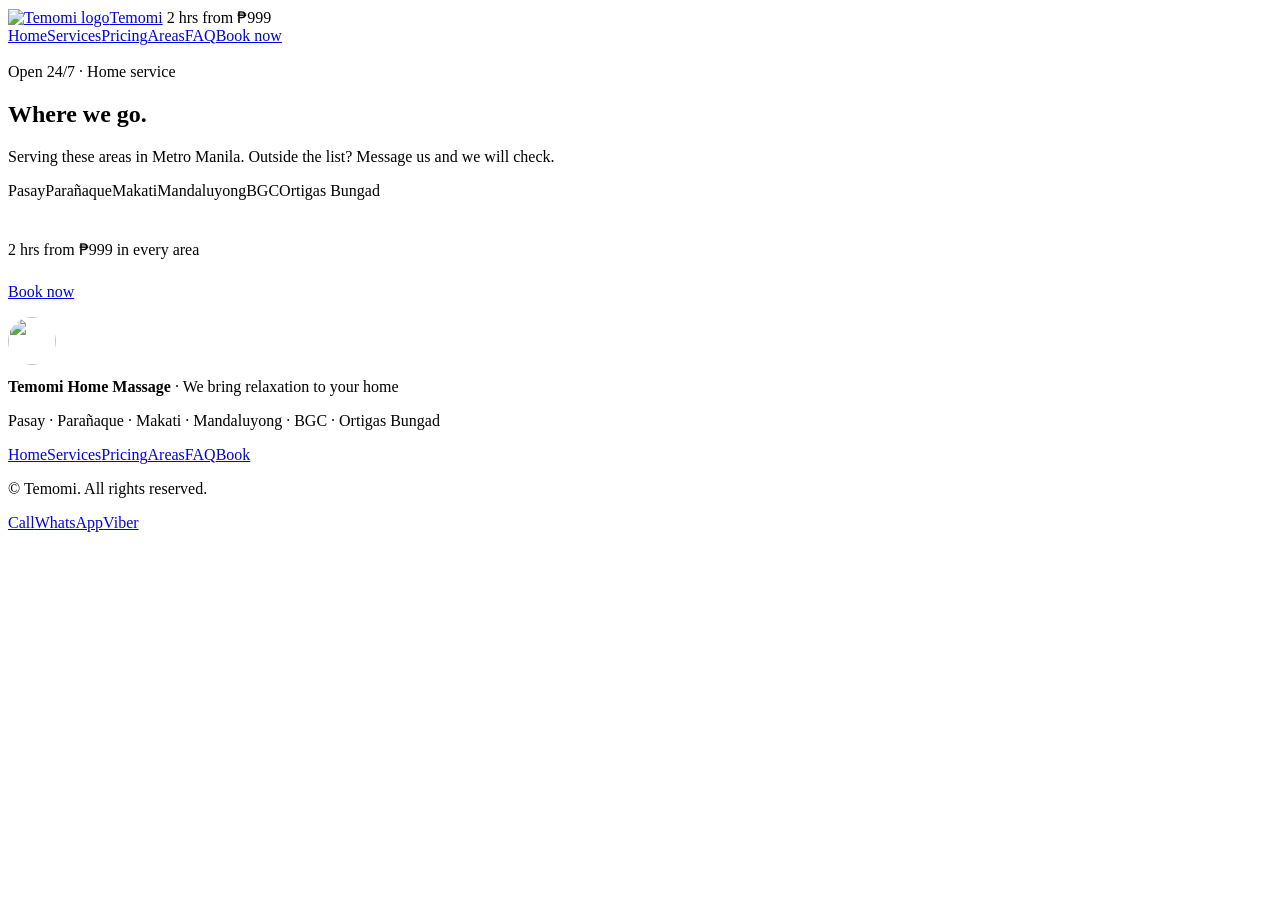
==== areas.html @ cb88cde7 "Add files via upload" ====
<!DOCTYPE html>
<html lang="en"><head><meta charset="utf-8"><meta name="viewport" content="width=device-width,initial-scale=1">
<title>Service Areas | Temomi Home Massage</title><meta name="description" content="Temomi serves Pasay, Parañaque, Makati, Mandaluyong, BGC and Ortigas Bungad. Open 24/7.">
<link rel="icon" href="assets/logo.jpg">
<link rel="preconnect" href="https://fonts.googleapis.com"><link rel="preconnect" href="https://fonts.gstatic.com" crossorigin>
<link href="https://fonts.googleapis.com/css2?family=Bricolage+Grotesque:opsz,wght@12..96,500;12..96,700;12..96,800&family=Hanken+Grotesk:wght@400;500;700&display=swap" rel="stylesheet">
<link rel="stylesheet" href="assets/style.css"></head><body>
<header><div class="in"><a class="brand" href="index.html"><img src="assets/logo.jpg" alt="Temomi logo"><span>Temomi</span></a>
<span class="pbadge">2 hrs from ₱999</span>
<nav><a href="index.html">Home</a><a href="services.html">Services</a><a href="pricing.html">Pricing</a><a href="areas.html" class=on>Areas</a><a href="faq.html">FAQ</a><a class="btn" href="book.html">Book now</a></nav></div></header>
<section class="hero sm"><img class="bg" src="assets/hero.jpg" alt=""><div class="shade"></div><div class="wrap hc"><span class="pill"><i></i>Open 24/7 · Home service</span><h1>Where we go.</h1><p class="lead">Serving these areas in Metro Manila. Outside the list? Message us and we will check.</p></div></section>

<section class="sec"><div class="wrap"><div class="chips"><span>Pasay</span><span>Parañaque</span><span>Makati</span><span>Mandaluyong</span><span>BGC</span><span>Ortigas Bungad</span></div>
<p style="margin-top:2.5rem"><span class="tag" style="margin:0">2 hrs from ₱999 in every area</span></p>
<p style="margin-top:1.5rem"><a class="btn" href="book.html">Book now</a></p></div></section>
<footer><img src="assets/logo.jpg" alt="" width="48" height="48" style="border-radius:50%"><p style="margin:.6rem 0"><b>Temomi Home Massage</b> · We bring relaxation to your home</p>
<p>Pasay · Parañaque · Makati · Mandaluyong · BGC · Ortigas Bungad</p>
<p style="margin-top:.6rem"><a href="index.html">Home</a><a href="services.html">Services</a><a href="pricing.html">Pricing</a><a href="areas.html">Areas</a><a href="faq.html">FAQ</a><a href="book.html">Book</a></p>
<p style="margin-top:.8rem">© <span id="y"></span> Temomi. All rights reserved.</p></footer>
<div class="bar"><a href="tel:09561256880">Call</a><a href="https://wa.me/639561256880">WhatsApp</a><a href="viber://chat?number=%2B639561256880">Viber</a></div>
<script src="assets/site.js"></script>
</body></html>
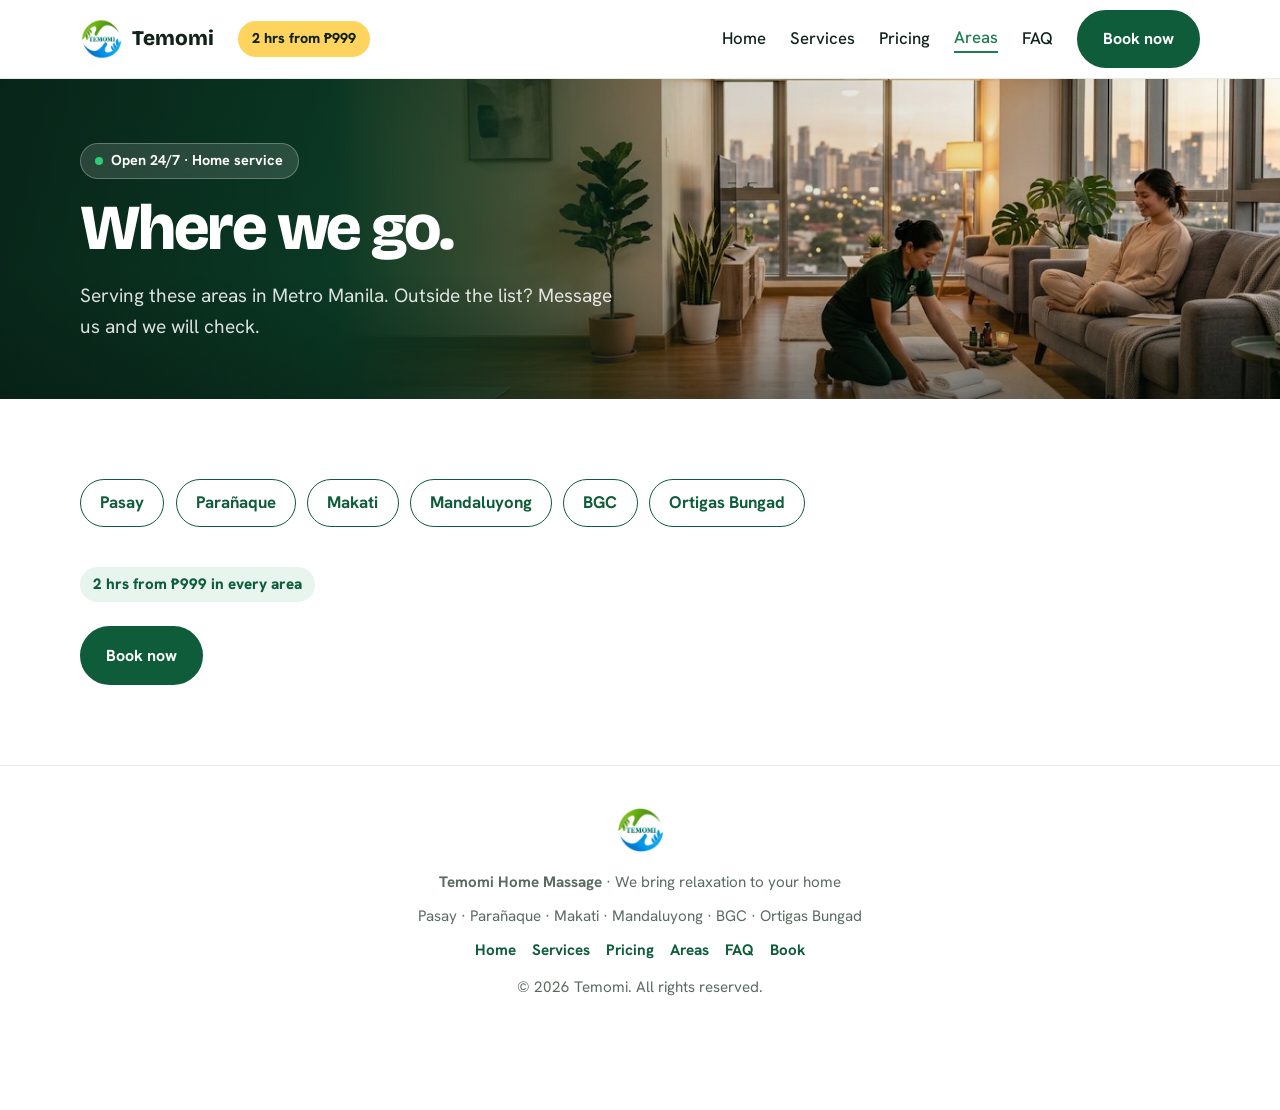
==== commit 0e83e25d: "Add files via upload" ====
--- a/areas.html
+++ b/areas.html
@@ -1,22 +1,89 @@
 <!DOCTYPE html>
 <html lang="en"><head><meta charset="utf-8"><meta name="viewport" content="width=device-width,initial-scale=1">
 <title>Service Areas | Temomi Home Massage</title><meta name="description" content="Temomi serves Pasay, Parañaque, Makati, Mandaluyong, BGC and Ortigas Bungad. Open 24/7.">
-<link rel="icon" href="assets/logo.jpg">
+<link rel="icon" href="[data-uri]">
 <link rel="preconnect" href="https://fonts.googleapis.com"><link rel="preconnect" href="https://fonts.gstatic.com" crossorigin>
 <link href="https://fonts.googleapis.com/css2?family=Bricolage+Grotesque:opsz,wght@12..96,500;12..96,700;12..96,800&family=Hanken+Grotesk:wght@400;500;700&display=swap" rel="stylesheet">
-<link rel="stylesheet" href="assets/style.css"></head><body>
-<header><div class="in"><a class="brand" href="index.html"><img src="assets/logo.jpg" alt="Temomi logo"><span>Temomi</span></a>
+<style>
+:root{--g:#0f5c3a;--g2:#1c7d52;--b:#0e6aa8;--ink:#10231a;--mute:#5a6b62;--line:#e6ebe8;--soft:#f5f8f6;--gold:#d9a521;--h:'Bricolage Grotesque',system-ui,sans-serif;--t:'Hanken Grotesk',system-ui,sans-serif}
+*{box-sizing:border-box;margin:0}html{scroll-behavior:smooth}
+body{font:400 1.05rem/1.6 var(--t);color:var(--ink);background:#fff;padding-bottom:70px}
+h1,h2,h3{font-family:var(--h);line-height:1.05;letter-spacing:-.02em}
+a{color:inherit;text-decoration:none}.wrap{max-width:1160px;margin:auto;padding:5rem 1.25rem}
+.btn{display:inline-flex;align-items:center;gap:.5rem;padding:.9rem 1.5rem;border-radius:99px;font-weight:700;border:2px solid var(--g);background:var(--g);color:#fff;cursor:pointer;font-size:1rem;font-family:var(--t);transition:transform .2s,background .2s}
+.btn:hover{transform:translateY(-2px);background:var(--g2)}.btn.ghost{background:#fff;color:var(--g)}.btn.ghost:hover{background:var(--soft)}
+header{position:sticky;top:0;z-index:20;background:rgba(255,255,255,.92);backdrop-filter:blur(10px);border-bottom:1px solid var(--line)}
+header .in{max-width:1160px;margin:auto;padding:.6rem 1.25rem;display:flex;align-items:center;gap:1.5rem}
+.brand{display:flex;align-items:center;gap:.6rem;font:800 1.3rem var(--h)}.brand img{width:42px;height:42px;border-radius:50%}
+nav{margin-left:auto;display:flex;gap:1.5rem;align-items:center;font-weight:500}nav a:hover{color:var(--g2)}
+.pill{display:inline-flex;gap:.5rem;align-items:center;background:#fff;border:1px solid var(--line);padding:.35rem .9rem;border-radius:99px;font-weight:700;font-size:.9rem;color:var(--g)}
+.pill i{width:8px;height:8px;border-radius:50%;background:#2ecc71;box-shadow:0 0 0 0 #2ecc71;animation:p 1.8s infinite}@keyframes p{70%{box-shadow:0 0 0 9px #2ecc7100}}
+h1{font-size:clamp(2.6rem,6.5vw,5rem);margin:1.1rem 0}h1 em{font-style:normal;color:var(--g2)}
+.lead{font-size:1.2rem;color:var(--mute);max-width:34rem}.cta{display:flex;gap:.8rem;flex-wrap:wrap;margin:1.8rem 0}
+.price{display:inline-flex;align-items:baseline;gap:.6rem;font-weight:700}.price b{font:800 2.4rem var(--h);color:var(--g)}
+.hero{position:relative;overflow:hidden;background:linear-gradient(135deg,#0b3d28,#0f5c3a 55%,#0e4f7d);color:#fff;min-height:88vh;display:flex;align-items:flex-end}
+.hero .bg{position:absolute;top:0;bottom:0;left:26%;width:74%;height:100%;object-fit:cover;object-position:60% 60%;-webkit-mask-image:linear-gradient(90deg,transparent,#000 38%);mask-image:linear-gradient(90deg,transparent,#000 38%)}.hero .shade{position:absolute;inset:0;background:linear-gradient(90deg,#06150e99,#06150e22 55%,transparent),linear-gradient(0deg,#06150e66,transparent 40%)}
+#cv{position:absolute;right:-8%;top:0;width:60%;height:100%;pointer-events:none;opacity:.7}.hero.has #cv{display:none}
+.hero .hc{position:relative;z-index:1;width:100%;padding-top:6rem;padding-bottom:3rem}
+.hero h1{font-size:clamp(3rem,7vw,5.6rem);font-weight:800;line-height:.95;letter-spacing:-.04em;margin:1.2rem 0 1.4rem}.hero .lead{color:#ffffffd9;max-width:34rem}
+.hero .pill{background:#ffffff22;border-color:#ffffff44;color:#fff;backdrop-filter:blur(6px)}
+.chk{list-style:none;padding:0;display:flex;gap:1.6rem;flex-wrap:wrap;margin:1.4rem 0 2rem;font-weight:500}.chk li:before{content:"\2713";color:#7fd6ff;font-weight:800;margin-right:.5rem}
+.qb{display:grid;grid-template-columns:1fr 1fr auto;gap:1rem;align-items:center;background:#fff;color:var(--ink);padding:.9rem .9rem .9rem 1.5rem;border-radius:20px;max-width:600px}
+.qb label{color:var(--mute);font-size:.85rem;font-weight:500;gap:.1rem}.qb select{border:0;padding:.2rem 0;font-weight:700;color:var(--ink);background:transparent;border-radius:0}.qb select:focus{outline:none}
+.btn.dark{background:#111;border-color:#111;padding:1.1rem 2rem}.btn.dark:hover{background:#000}
+.sec h2{font-size:clamp(2rem,4.5vw,3.2rem);margin-bottom:.8rem}.sec .sub{color:var(--mute);max-width:36rem;margin-bottom:2.5rem}
+.grid{display:grid;gap:1.1rem}.g5{grid-template-columns:repeat(5,1fr)}.g4{grid-template-columns:repeat(4,1fr)}
+.card{border:1px solid var(--line);border-radius:20px;padding:1.5rem;background:#fff;transition:transform .25s,box-shadow .25s}
+.card:hover{transform:translateY(-6px);box-shadow:0 18px 40px -18px #0f5c3a55}
+.ic{width:56px;height:56px;border-radius:50%;background:var(--g);display:grid;place-items:center;margin-bottom:1rem}.ic svg{width:28px;height:28px;stroke:#fff;fill:none;stroke-width:1.8;stroke-linecap:round;stroke-linejoin:round}
+.card h3{font-size:1.25rem;margin-bottom:.4rem}.card p{color:var(--mute);font-size:.95rem}
+.soft{background:var(--soft)}.step small{font:800 3rem var(--h);color:#cfe3d8;display:block}
+.promo{background:var(--g);color:#fff;border-radius:28px;padding:3rem;display:grid;grid-template-columns:1fr auto;gap:2rem;align-items:center}
+.promo h2{color:#fff}.promo .big{font:800 clamp(3.5rem,9vw,6rem) var(--h);color:#ffd45e;line-height:1}.promo .btn{background:#fff;color:var(--g);border-color:#fff}
+.chips{display:flex;flex-wrap:wrap;gap:.7rem}.chips span{border:1.5px solid var(--g);color:var(--g);padding:.6rem 1.2rem;border-radius:99px;font-weight:700}
+.two{display:grid;grid-template-columns:1fr 1fr;gap:3rem;align-items:start}
+form{display:grid;gap:.9rem}label{font-weight:700;font-size:.9rem;display:grid;gap:.3rem}
+input,select,textarea{font:inherit;padding:.85rem 1rem;border:1.5px solid var(--line);border-radius:12px;background:#fff;width:100%}input:focus,select:focus,textarea:focus{outline:2px solid var(--g2);border-color:transparent}
+.row{display:grid;grid-template-columns:1fr 1fr;gap:.9rem}.send{display:grid;grid-template-columns:1fr 1fr;gap:.7rem}
+details{border-bottom:1px solid var(--line);padding:1.1rem 0}summary{font-weight:700;cursor:pointer;font-size:1.1rem}details p{color:var(--mute);margin-top:.5rem}
+footer{border-top:1px solid var(--line);padding:2.5rem 1.25rem;text-align:center;color:var(--mute);font-size:.95rem}
+.bar{position:fixed;left:0;right:0;bottom:0;z-index:30;display:none;grid-template-columns:1fr 1fr 1fr;gap:.5rem;padding:.6rem;background:#fff;border-top:1px solid var(--line)}.bar a{text-align:center;padding:.75rem;border-radius:12px;font-weight:700;color:#fff;background:var(--g)}.bar a:nth-child(2){background:#1da851}.bar a:nth-child(3){background:#7360f2}
+.rv{opacity:0;transform:translateY(30px)}
+@media(max-width:900px){.two,.promo{grid-template-columns:1fr}.qb{grid-template-columns:1fr;padding:1.2rem}.hero .bg{left:0;width:100%;-webkit-mask-image:none;mask-image:none}.hero .shade{background:linear-gradient(0deg,#06150ee6,#06150e99 60%,#06150e55)}.hero{min-height:92vh}.g5,.g4{grid-template-columns:1fr 1fr}#cv{width:100%;right:0;opacity:.4}nav a:not(.btn){display:none}.bar{display:grid}.wrap{padding:3.5rem 1.25rem}}
+@media(max-width:520px){.g5,.g4,.row,.send{grid-template-columns:1fr}.promo{padding:2rem}}
+@media(prefers-reduced-motion:reduce){.rv{opacity:1;transform:none}*{animation:none!important}}
+
+.pbadge{background:#ffd45e;color:#10231a;font-weight:800;padding:.4rem .9rem;border-radius:99px;font-size:.9rem;white-space:nowrap}
+nav a.on{color:var(--g2);border-bottom:2px solid var(--g2)}
+.hero.sm{min-height:0;padding:0}.hero.sm .hc{padding-top:4rem;padding-bottom:3.5rem}.hero.sm h1{font-size:clamp(2.4rem,5.5vw,4rem)}
+.tag{display:inline-block;margin-top:.9rem;background:#e8f4ee;color:var(--g);font-weight:800;padding:.35rem .8rem;border-radius:99px;font-size:.95rem}
+.hprice{display:inline-flex;align-items:baseline;gap:.6rem;background:#ffffff22;border:1px solid #ffffff55;border-radius:18px;padding:.6rem 1.2rem;margin-bottom:1.2rem;backdrop-filter:blur(6px)}
+.hprice b{font:800 2.6rem var(--h);color:#ffd45e;line-height:1}
+.ptable{width:100%;border-collapse:collapse;margin-top:1rem}.ptable th,.ptable td{text-align:left;padding:1rem;border-bottom:1px solid var(--line)}.ptable th{color:var(--mute);font-size:.9rem}.ptable td:last-child{font:800 1.3rem var(--h);color:var(--g)}
+.tw{overflow-x:auto}
+footer a{margin:0 .5rem;font-weight:700;color:var(--g)}
+@media(max-width:900px){nav{gap:.8rem;font-size:.9rem}nav a:not(.btn){display:inline}nav .btn{padding:.5rem .9rem}.brand span{display:none}header .in{gap:.6rem}.pbadge{font-size:.8rem}}
+@media(max-width:640px){nav a:not(.btn){display:none}}
+</style></head><body>
+<header><div class="in"><a class="brand" href="index.html"><img src="[data-uri]" alt="Temomi logo"><span>Temomi</span></a>
 <span class="pbadge">2 hrs from ₱999</span>
 <nav><a href="index.html">Home</a><a href="services.html">Services</a><a href="pricing.html">Pricing</a><a href="areas.html" class=on>Areas</a><a href="faq.html">FAQ</a><a class="btn" href="book.html">Book now</a></nav></div></header>
-<section class="hero sm"><img class="bg" src="assets/hero.jpg" alt=""><div class="shade"></div><div class="wrap hc"><span class="pill"><i></i>Open 24/7 · Home service</span><h1>Where we go.</h1><p class="lead">Serving these areas in Metro Manila. Outside the list? Message us and we will check.</p></div></section>
+<section class="hero sm"><img class="bg" src="[data-uri]" alt=""><div class="shade"></div><div class="wrap hc"><span class="pill"><i></i>Open 24/7 · Home service</span><h1>Where we go.</h1><p class="lead">Serving these areas in Metro Manila. Outside the list? Message us and we will check.</p></div></section>
 
 <section class="sec"><div class="wrap"><div class="chips"><span>Pasay</span><span>Parañaque</span><span>Makati</span><span>Mandaluyong</span><span>BGC</span><span>Ortigas Bungad</span></div>
 <p style="margin-top:2.5rem"><span class="tag" style="margin:0">2 hrs from ₱999 in every area</span></p>
 <p style="margin-top:1.5rem"><a class="btn" href="book.html">Book now</a></p></div></section>
-<footer><img src="assets/logo.jpg" alt="" width="48" height="48" style="border-radius:50%"><p style="margin:.6rem 0"><b>Temomi Home Massage</b> · We bring relaxation to your home</p>
+<footer><img src="[data-uri]" alt="" width="48" height="48" style="border-radius:50%"><p style="margin:.6rem 0"><b>Temomi Home Massage</b> · We bring relaxation to your home</p>
 <p>Pasay · Parañaque · Makati · Mandaluyong · BGC · Ortigas Bungad</p>
 <p style="margin-top:.6rem"><a href="index.html">Home</a><a href="services.html">Services</a><a href="pricing.html">Pricing</a><a href="areas.html">Areas</a><a href="faq.html">FAQ</a><a href="book.html">Book</a></p>
 <p style="margin-top:.8rem">© <span id="y"></span> Temomi. All rights reserved.</p></footer>
 <div class="bar"><a href="tel:09561256880">Call</a><a href="https://wa.me/639561256880">WhatsApp</a><a href="viber://chat?number=%2B639561256880">Viber</a></div>
-<script src="assets/site.js"></script>
+<script>document.getElementById('y').textContent=new Date().getFullYear();
+const f=document.getElementById('f');
+if(f){const q=new URLSearchParams(location.search);['a','m'].forEach(k=>{const v=q.get(k);if(v&&f[k])for(const o of f[k].options)if(o.text===v)f[k].value=v});
+const enc=v=>encodeURIComponent(v);
+f.querySelectorAll('[data-w]').forEach(b=>b.onclick=()=>{if(!f.reportValidity())return;const d=new FormData(f);
+const m=`Hi Temomi! I'd like to book a home massage.%0AName: ${enc(d.get('n'))}%0AArea: ${enc(d.get('a'))}%0AMassage: ${enc(d.get('m'))}%0ATime: ${enc(d.get('t')||'ASAP')}%0AAddress/notes: ${enc(d.get('x')||'-')}`;
+location.href=b.dataset.w=='wa'?`https://wa.me/639561256880?text=${m}`:`viber://forward?text=${m}`;});}
+</script>
 </body></html>
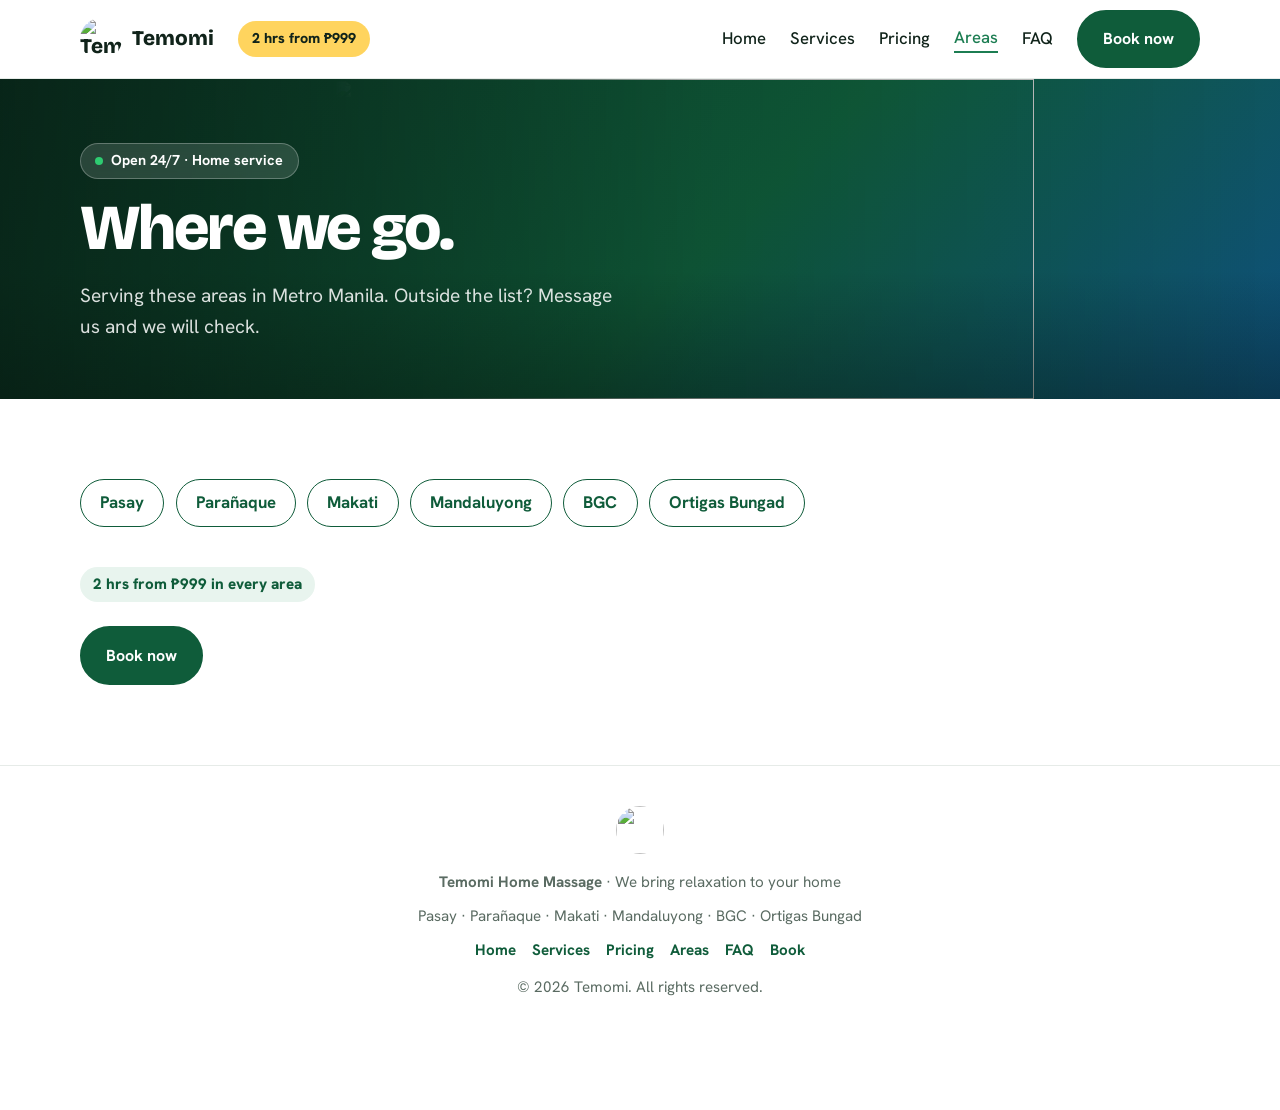
==== commit dc1d32a7: "Add files via upload" ====
--- a/areas.html
+++ b/areas.html
@@ -1,7 +1,14 @@
 <!DOCTYPE html>
-<html lang="en"><head><meta charset="utf-8"><meta name="viewport" content="width=device-width,initial-scale=1">
-<title>Service Areas | Temomi Home Massage</title><meta name="description" content="Temomi serves Pasay, Parañaque, Makati, Mandaluyong, BGC and Ortigas Bungad. Open 24/7.">
-<link rel="icon" href="[data-uri]">
+<html lang="en-PH"><head><meta charset="utf-8"><meta name="viewport" content="width=device-width,initial-scale=1,viewport-fit=cover"><meta name="theme-color" content="#0f5c3a">
+<title>Home Massage in Pasay, Makati, BGC &amp; Metro Manila | Temomi</title><meta name="description" content="Temomi brings massage to your door in Pasay, Parañaque, Makati, Mandaluyong, BGC and Ortigas Bungad. 2 hours from ₱999. Open 24/7.">
+<link rel="canonical" href="https://temomimassage.services/areas.html">
+<meta name="robots" content="index,follow,max-image-preview:large,max-snippet:-1,max-video-preview:-1">
+<link rel="icon" href="/favicon.ico" sizes="any"><link rel="apple-touch-icon" href="/apple-touch-icon.png">
+<meta property="og:type" content="website"><meta property="og:site_name" content="Temomi Home Massage"><meta property="og:locale" content="en_PH"><meta property="og:url" content="https://temomimassage.services/areas.html"><meta property="og:title" content="Home Massage in Pasay, Makati, BGC &amp; Metro Manila | Temomi"><meta property="og:description" content="Temomi brings massage to your door in Pasay, Parañaque, Makati, Mandaluyong, BGC and Ortigas Bungad. 2 hours from ₱999. Open 24/7.">
+<meta property="og:image" content="https://temomimassage.services/images/og-image.jpg"><meta property="og:image:width" content="1200"><meta property="og:image:height" content="630"><meta property="og:image:alt" content="A Temomi therapist setting up a home massage in a Metro Manila condo">
+<meta name="twitter:card" content="summary_large_image"><meta name="twitter:title" content="Home Massage in Pasay, Makati, BGC &amp; Metro Manila | Temomi"><meta name="twitter:description" content="Temomi brings massage to your door in Pasay, Parañaque, Makati, Mandaluyong, BGC and Ortigas Bungad. 2 hours from ₱999. Open 24/7."><meta name="twitter:image" content="https://temomimassage.services/images/og-image.jpg"><meta name="twitter:image:alt" content="A Temomi therapist setting up a home massage in a Metro Manila condo">
+<script type="application/ld+json">{"@context":"https://schema.org","@graph":[{"@type":"BreadcrumbList","itemListElement":[{"@type":"ListItem","position":1,"name":"Home","item":"https://temomimassage.services/"},{"@type":"ListItem","position":2,"name":"Areas","item":"https://temomimassage.services/areas.html"}]},{"@type":"WebPage","@id":"https://temomimassage.services/areas.html#webpage","url":"https://temomimassage.services/areas.html","name":"Home Massage in Pasay, Makati, BGC & Metro Manila | Temomi","description":"Temomi brings massage to your door in Pasay, Parañaque, Makati, Mandaluyong, BGC and Ortigas Bungad. 2 hours from ₱999. Open 24/7.","isPartOf":{"@id":"https://temomimassage.services/#website"},"about":{"@id":"https://temomimassage.services/#business"},"inLanguage":"en-PH"}]}</script>
+
 <link rel="preconnect" href="https://fonts.googleapis.com"><link rel="preconnect" href="https://fonts.gstatic.com" crossorigin>
 <link href="https://fonts.googleapis.com/css2?family=Bricolage+Grotesque:opsz,wght@12..96,500;12..96,700;12..96,800&family=Hanken+Grotesk:wght@400;500;700&display=swap" rel="stylesheet">
 <style>
@@ -64,18 +71,85 @@
 footer a{margin:0 .5rem;font-weight:700;color:var(--g)}
 @media(max-width:900px){nav{gap:.8rem;font-size:.9rem}nav a:not(.btn){display:inline}nav .btn{padding:.5rem .9rem}.brand span{display:none}header .in{gap:.6rem}.pbadge{font-size:.8rem}}
 @media(max-width:640px){nav a:not(.btn){display:none}}
+
+/* ===== MOBILE UPGRADES (added) ===== */
+html{-webkit-text-size-adjust:100%;text-size-adjust:100%;scroll-padding-top:76px}
+body{-webkit-tap-highlight-color:transparent;overflow-x:hidden}
+img{max-width:100%}
+header,.pill,.hprice{-webkit-backdrop-filter:blur(10px)}
+header .in,.wrap,footer{padding-left:max(1.25rem,env(safe-area-inset-left));padding-right:max(1.25rem,env(safe-area-inset-right))}
+.btn:active{transform:scale(.97)}.card:active{transform:scale(.985)}.bar a:active{filter:brightness(.92)}
+summary{display:flex;justify-content:space-between;align-items:center;gap:1rem;list-style:none}
+summary::-webkit-details-marker{display:none}
+summary:after{content:"+";font:700 1.6rem/1 var(--h);color:var(--g);flex:none}
+details[open] summary:after{content:"\2013"}
+.mb{display:none;width:44px;height:44px;border:1.5px solid var(--line);border-radius:12px;background:#fff;cursor:pointer;position:relative;flex:none;padding:0}
+.mb span{position:absolute;left:11px;top:20px;width:20px;height:2px;background:var(--ink);border-radius:2px;transition:background .2s}
+.mb span:before,.mb span:after{content:"";position:absolute;left:0;width:20px;height:2px;background:var(--ink);border-radius:2px;transition:transform .25s}
+.mb span:before{top:-6px}.mb span:after{top:6px}
+.mb[aria-expanded=true] span{background:transparent}
+.mb[aria-expanded=true] span:before{transform:translateY(6px) rotate(45deg)}
+.mb[aria-expanded=true] span:after{transform:translateY(-6px) rotate(-45deg)}
+@media(hover:none){.card:hover{transform:none;box-shadow:none}.btn:hover{transform:none}}
+@media(max-width:900px){
+body{padding-bottom:calc(80px + env(safe-area-inset-bottom,0px));font-size:1rem}
+header .in{padding-top:.5rem;padding-bottom:.5rem;gap:.5rem}
+.brand{margin-right:auto}
+.mb{display:block}
+.hb{padding:.6rem 1.1rem;font-size:.95rem;min-height:44px}
+nav{position:absolute;top:100%;left:0;right:0;margin:0;display:none;flex-direction:column;align-items:stretch;gap:0;padding:.3rem max(1.25rem,env(safe-area-inset-right)) 1rem max(1.25rem,env(safe-area-inset-left));background:#fff;border-bottom:1px solid var(--line);box-shadow:0 18px 30px -18px #10231a66;font-size:1.15rem;font-weight:700}
+nav.open{display:flex}
+nav a:not(.btn){display:flex;align-items:center;min-height:54px;border-bottom:1px solid var(--line)}
+nav a.on:after{content:"";margin-left:auto;width:9px;height:9px;border-radius:50%;background:var(--g2)}
+.btn{min-height:48px;justify-content:center}
+.hero:not(.sm){min-height:calc(100vh - 64px);min-height:calc(100svh - 64px)}
+.hero .hc{padding-top:3.5rem;padding-bottom:2rem}
+.hero.sm .hc{padding-top:2.5rem;padding-bottom:2.25rem}
+input,select,textarea{min-height:48px;font-size:max(16px,1rem)}
+textarea{min-height:96px}
+.qb{border-radius:18px;gap:.7rem}
+.qb label{border:1.5px solid var(--line);border-radius:12px;padding:.55rem .9rem}
+.qb select{min-height:30px;padding:0}
+.qb .btn.dark{width:100%;padding:1rem}
+details{padding:.3rem 0}summary{padding:.8rem 0}
+footer a{display:inline-block;padding:.55rem .65rem;margin:0}
+.bar{padding:.6rem max(.6rem,env(safe-area-inset-right)) calc(.6rem + env(safe-area-inset-bottom,0px)) max(.6rem,env(safe-area-inset-left));box-shadow:0 -8px 24px -12px #10231a40}
+.bar a{display:flex;align-items:center;justify-content:center;min-height:48px}
+}
+@media(max-width:520px){
+.wrap{padding-top:2.75rem;padding-bottom:2.75rem}
+.hero h1{font-size:clamp(2.5rem,13vw,3.3rem)}
+.hero.sm h1{font-size:clamp(2.1rem,10vw,2.8rem)}
+.lead{font-size:1.05rem}
+.hprice b{font-size:2.2rem}
+.chk{flex-direction:column;gap:.4rem}
+.sec h2{font-size:clamp(1.8rem,8vw,2.3rem)}.sec .sub{margin-bottom:1.75rem}
+.promo{padding:1.6rem;border-radius:22px}.promo .btn{width:100%}
+.card{padding:1.2rem;border-radius:16px}
+.ic{width:46px;height:46px;margin-bottom:.8rem}
+.step small{font-size:2.3rem}
+.cimg{width:calc(100% + 2.4rem);margin:-1.2rem -1.2rem 1rem}
+.sec .wrap>p>.btn{width:100%;margin-bottom:.6rem}
+.chips span{padding:.55rem 1rem}
+.ptable th,.ptable td{padding:.8rem .5rem}.ptable td:last-child{font-size:1.1rem;white-space:nowrap}
+.sec.soft{margin-top:2.5rem!important}
+}
+@media(max-width:360px){.hb{padding:.55rem .85rem}.brand img{width:38px;height:38px}}
+@media(max-width:900px){.brand{min-height:44px}}
+@media(max-width:480px){.pbadge{display:none}.brand span{display:inline;font-size:1.2rem}}
+@media(max-height:500px) and (orientation:landscape){.hero:not(.sm){min-height:0}}
 </style></head><body>
-<header><div class="in"><a class="brand" href="index.html"><img src="[data-uri]" alt="Temomi logo"><span>Temomi</span></a>
+<header><div class="in"><a class="brand" href="/"><img src="/images/logo.jpg" alt="Temomi Home Massage logo" width="42" height="42"><span>Temomi</span></a>
 <span class="pbadge">2 hrs from ₱999</span>
-<nav><a href="index.html">Home</a><a href="services.html">Services</a><a href="pricing.html">Pricing</a><a href="areas.html" class=on>Areas</a><a href="faq.html">FAQ</a><a class="btn" href="book.html">Book now</a></nav></div></header>
-<section class="hero sm"><img class="bg" src="[data-uri]" alt=""><div class="shade"></div><div class="wrap hc"><span class="pill"><i></i>Open 24/7 · Home service</span><h1>Where we go.</h1><p class="lead">Serving these areas in Metro Manila. Outside the list? Message us and we will check.</p></div></section>
+<nav id="nav"><a href="/">Home</a><a href="services.html">Services</a><a href="pricing.html">Pricing</a><a href="areas.html" class=on>Areas</a><a href="faq.html">FAQ</a></nav><a class="btn hb" href="book.html">Book now</a><button class="mb" type="button" aria-label="Open menu" aria-expanded="false" aria-controls="nav"><span></span></button></div></header>
+<section class="hero sm"><img class="bg" src="/images/hero.jpg" alt="" width="1024" height="572" fetchpriority="high" decoding="async"><div class="shade"></div><div class="wrap hc"><span class="pill"><i></i>Open 24/7 · Home service</span><h1>Where we go.</h1><p class="lead">Serving these areas in Metro Manila. Outside the list? Message us and we will check.</p></div></section>
 
 <section class="sec"><div class="wrap"><div class="chips"><span>Pasay</span><span>Parañaque</span><span>Makati</span><span>Mandaluyong</span><span>BGC</span><span>Ortigas Bungad</span></div>
 <p style="margin-top:2.5rem"><span class="tag" style="margin:0">2 hrs from ₱999 in every area</span></p>
 <p style="margin-top:1.5rem"><a class="btn" href="book.html">Book now</a></p></div></section>
-<footer><img src="[data-uri]" alt="" width="48" height="48" style="border-radius:50%"><p style="margin:.6rem 0"><b>Temomi Home Massage</b> · We bring relaxation to your home</p>
+<footer><img src="/images/logo.jpg" alt="" width="48" height="48" style="border-radius:50%"><p style="margin:.6rem 0"><b>Temomi Home Massage</b> · We bring relaxation to your home</p>
 <p>Pasay · Parañaque · Makati · Mandaluyong · BGC · Ortigas Bungad</p>
-<p style="margin-top:.6rem"><a href="index.html">Home</a><a href="services.html">Services</a><a href="pricing.html">Pricing</a><a href="areas.html">Areas</a><a href="faq.html">FAQ</a><a href="book.html">Book</a></p>
+<p style="margin-top:.6rem"><a href="/">Home</a><a href="services.html">Services</a><a href="pricing.html">Pricing</a><a href="areas.html">Areas</a><a href="faq.html">FAQ</a><a href="book.html">Book</a></p>
 <p style="margin-top:.8rem">© <span id="y"></span> Temomi. All rights reserved.</p></footer>
 <div class="bar"><a href="tel:09561256880">Call</a><a href="https://wa.me/639561256880">WhatsApp</a><a href="viber://chat?number=%2B639561256880">Viber</a></div>
 <script>document.getElementById('y').textContent=new Date().getFullYear();
@@ -86,4 +160,11 @@
 const m=`Hi Temomi! I'd like to book a home massage.%0AName: ${enc(d.get('n'))}%0AArea: ${enc(d.get('a'))}%0AMassage: ${enc(d.get('m'))}%0ATime: ${enc(d.get('t')||'ASAP')}%0AAddress/notes: ${enc(d.get('x')||'-')}`;
 location.href=b.dataset.w=='wa'?`https://wa.me/639561256880?text=${m}`:`viber://forward?text=${m}`;});}
 </script>
+<script>(()=>{const b=document.querySelector('.mb'),n=document.getElementById('nav');if(!b||!n)return;
+const set=o=>{n.classList.toggle('open',o);b.setAttribute('aria-expanded',o);b.setAttribute('aria-label',o?'Close menu':'Open menu')};
+b.addEventListener('click',e=>{e.stopPropagation();set(!n.classList.contains('open'))});
+n.addEventListener('click',e=>{if(e.target.closest('a'))set(false)});
+document.addEventListener('click',e=>{if(!n.contains(e.target))set(false)});
+addEventListener('keydown',e=>{if(e.key==='Escape')set(false)});
+matchMedia('(min-width:901px)').addEventListener('change',e=>{if(e.matches)set(false)});})();</script>
 </body></html>
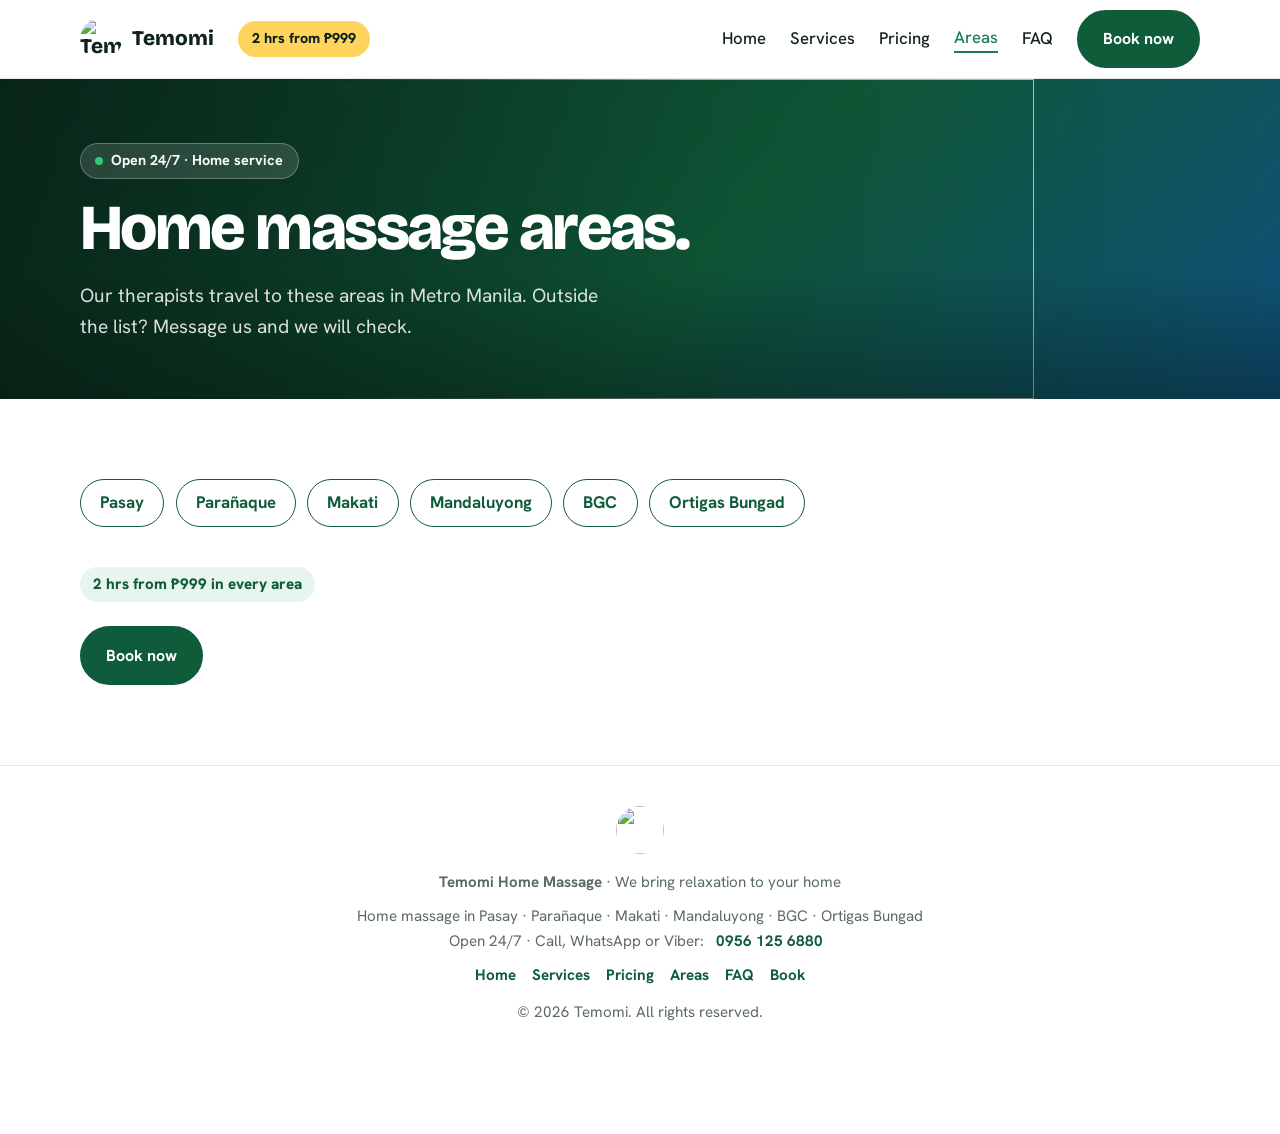
==== commit 8bdc3203: "Add files via upload" ====
--- a/areas.html
+++ b/areas.html
@@ -1,13 +1,15 @@
 <!DOCTYPE html>
 <html lang="en-PH"><head><meta charset="utf-8"><meta name="viewport" content="width=device-width,initial-scale=1,viewport-fit=cover"><meta name="theme-color" content="#0f5c3a">
-<title>Home Massage in Pasay, Makati, BGC &amp; Metro Manila | Temomi</title><meta name="description" content="Temomi brings massage to your door in Pasay, Parañaque, Makati, Mandaluyong, BGC and Ortigas Bungad. 2 hours from ₱999. Open 24/7.">
+<title>Home Massage in Pasay, Makati, BGC &amp; More | Temomi</title>
+<meta name="description" content="Home massage in Pasay, Parañaque, Makati, Mandaluyong, BGC and Ortigas Bungad. Therapists come to your home, condo or hotel 24/7. 2 hours from ₱999.">
+<meta name="robots" content="index,follow,max-image-preview:large">
 <link rel="canonical" href="https://temomimassage.services/areas.html">
-<meta name="robots" content="index,follow,max-image-preview:large,max-snippet:-1,max-video-preview:-1">
-<link rel="icon" href="/favicon.ico" sizes="any"><link rel="apple-touch-icon" href="/apple-touch-icon.png">
-<meta property="og:type" content="website"><meta property="og:site_name" content="Temomi Home Massage"><meta property="og:locale" content="en_PH"><meta property="og:url" content="https://temomimassage.services/areas.html"><meta property="og:title" content="Home Massage in Pasay, Makati, BGC &amp; Metro Manila | Temomi"><meta property="og:description" content="Temomi brings massage to your door in Pasay, Parañaque, Makati, Mandaluyong, BGC and Ortigas Bungad. 2 hours from ₱999. Open 24/7.">
-<meta property="og:image" content="https://temomimassage.services/images/og-image.jpg"><meta property="og:image:width" content="1200"><meta property="og:image:height" content="630"><meta property="og:image:alt" content="A Temomi therapist setting up a home massage in a Metro Manila condo">
-<meta name="twitter:card" content="summary_large_image"><meta name="twitter:title" content="Home Massage in Pasay, Makati, BGC &amp; Metro Manila | Temomi"><meta name="twitter:description" content="Temomi brings massage to your door in Pasay, Parañaque, Makati, Mandaluyong, BGC and Ortigas Bungad. 2 hours from ₱999. Open 24/7."><meta name="twitter:image" content="https://temomimassage.services/images/og-image.jpg"><meta name="twitter:image:alt" content="A Temomi therapist setting up a home massage in a Metro Manila condo">
-<script type="application/ld+json">{"@context":"https://schema.org","@graph":[{"@type":"BreadcrumbList","itemListElement":[{"@type":"ListItem","position":1,"name":"Home","item":"https://temomimassage.services/"},{"@type":"ListItem","position":2,"name":"Areas","item":"https://temomimassage.services/areas.html"}]},{"@type":"WebPage","@id":"https://temomimassage.services/areas.html#webpage","url":"https://temomimassage.services/areas.html","name":"Home Massage in Pasay, Makati, BGC & Metro Manila | Temomi","description":"Temomi brings massage to your door in Pasay, Parañaque, Makati, Mandaluyong, BGC and Ortigas Bungad. 2 hours from ₱999. Open 24/7.","isPartOf":{"@id":"https://temomimassage.services/#website"},"about":{"@id":"https://temomimassage.services/#business"},"inLanguage":"en-PH"}]}</script>
+<meta property="og:type" content="website"><meta property="og:site_name" content="Temomi Home Massage"><meta property="og:locale" content="en_PH"><meta property="og:title" content="Home Massage in Pasay, Makati, BGC &amp; More | Temomi"><meta property="og:description" content="Home massage in Pasay, Parañaque, Makati, Mandaluyong, BGC and Ortigas Bungad. Therapists come to your home, condo or hotel 24/7. 2 hours from ₱999."><meta property="og:url" content="https://temomimassage.services/areas.html"><meta property="og:image" content="https://temomimassage.services/images/og-image.jpg"><meta property="og:image:width" content="1200"><meta property="og:image:height" content="630"><meta property="og:image:alt" content="A Temomi therapist preparing a home massage in a Metro Manila condo">
+<meta name="twitter:card" content="summary_large_image"><meta name="twitter:title" content="Home Massage in Pasay, Makati, BGC &amp; More | Temomi"><meta name="twitter:description" content="Home massage in Pasay, Parañaque, Makati, Mandaluyong, BGC and Ortigas Bungad. Therapists come to your home, condo or hotel 24/7. 2 hours from ₱999."><meta name="twitter:image" content="https://temomimassage.services/images/og-image.jpg">
+<link rel="icon" href="/favicon.ico" sizes="any"><link rel="icon" type="image/png" sizes="32x32" href="/images/icon-32.png"><link rel="icon" type="image/png" sizes="192x192" href="/images/icon-192.png"><link rel="apple-touch-icon" href="/apple-touch-icon.png">
+<link rel="preload" as="image" href="/images/hero.jpg" fetchpriority="high">
+<script type="application/ld+json">{"@context":"https://schema.org","@type":"WebPage","@id":"https://temomimassage.services/areas.html#webpage","url":"https://temomimassage.services/areas.html","name":"Home Massage in Pasay, Makati, BGC & More | Temomi","description":"Home massage in Pasay, Parañaque, Makati, Mandaluyong, BGC and Ortigas Bungad. Therapists come to your home, condo or hotel 24/7. 2 hours from ₱999.","inLanguage":"en-PH","isPartOf":{"@id":"https://temomimassage.services/#website"},"about":{"@id":"https://temomimassage.services/#business"}}</script>
+<script type="application/ld+json">{"@context":"https://schema.org","@type":"BreadcrumbList","itemListElement":[{"@type":"ListItem","position":1,"name":"Home","item":"https://temomimassage.services/"},{"@type":"ListItem","position":2,"name":"Service Areas","item":"https://temomimassage.services/areas.html"}]}</script>
 
 <link rel="preconnect" href="https://fonts.googleapis.com"><link rel="preconnect" href="https://fonts.gstatic.com" crossorigin>
 <link href="https://fonts.googleapis.com/css2?family=Bricolage+Grotesque:opsz,wght@12..96,500;12..96,700;12..96,800&family=Hanken+Grotesk:wght@400;500;700&display=swap" rel="stylesheet">
@@ -138,20 +140,21 @@
 @media(max-width:900px){.brand{min-height:44px}}
 @media(max-width:480px){.pbadge{display:none}.brand span{display:inline;font-size:1.2rem}}
 @media(max-height:500px) and (orientation:landscape){.hero:not(.sm){min-height:0}}
-</style></head><body>
+.cimg{max-width:none}</style></head><body>
 <header><div class="in"><a class="brand" href="/"><img src="/images/logo.jpg" alt="Temomi Home Massage logo" width="42" height="42"><span>Temomi</span></a>
 <span class="pbadge">2 hrs from ₱999</span>
 <nav id="nav"><a href="/">Home</a><a href="services.html">Services</a><a href="pricing.html">Pricing</a><a href="areas.html" class=on>Areas</a><a href="faq.html">FAQ</a></nav><a class="btn hb" href="book.html">Book now</a><button class="mb" type="button" aria-label="Open menu" aria-expanded="false" aria-controls="nav"><span></span></button></div></header>
-<section class="hero sm"><img class="bg" src="/images/hero.jpg" alt="" width="1024" height="572" fetchpriority="high" decoding="async"><div class="shade"></div><div class="wrap hc"><span class="pill"><i></i>Open 24/7 · Home service</span><h1>Where we go.</h1><p class="lead">Serving these areas in Metro Manila. Outside the list? Message us and we will check.</p></div></section>
+<section class="hero sm"><img class="bg" src="/images/hero.jpg" alt="" width="1024" height="572" fetchpriority="high" decoding="async"><div class="shade"></div><div class="wrap hc"><span class="pill"><i></i>Open 24/7 · Home service</span><h1>Home massage areas.</h1><p class="lead">Our therapists travel to these areas in Metro Manila. Outside the list? Message us and we will check.</p></div></section>
 
 <section class="sec"><div class="wrap"><div class="chips"><span>Pasay</span><span>Parañaque</span><span>Makati</span><span>Mandaluyong</span><span>BGC</span><span>Ortigas Bungad</span></div>
 <p style="margin-top:2.5rem"><span class="tag" style="margin:0">2 hrs from ₱999 in every area</span></p>
 <p style="margin-top:1.5rem"><a class="btn" href="book.html">Book now</a></p></div></section>
-<footer><img src="/images/logo.jpg" alt="" width="48" height="48" style="border-radius:50%"><p style="margin:.6rem 0"><b>Temomi Home Massage</b> · We bring relaxation to your home</p>
-<p>Pasay · Parañaque · Makati · Mandaluyong · BGC · Ortigas Bungad</p>
+<footer><img src="/images/logo.jpg" alt="" width="48" height="48" loading="lazy" style="border-radius:50%"><p style="margin:.6rem 0"><b>Temomi Home Massage</b> · We bring relaxation to your home</p>
+<p>Home massage in Pasay · Parañaque · Makati · Mandaluyong · BGC · Ortigas Bungad</p>
+<p>Open 24/7 · Call, WhatsApp or Viber: <a href="tel:+639561256880">0956 125 6880</a></p>
 <p style="margin-top:.6rem"><a href="/">Home</a><a href="services.html">Services</a><a href="pricing.html">Pricing</a><a href="areas.html">Areas</a><a href="faq.html">FAQ</a><a href="book.html">Book</a></p>
 <p style="margin-top:.8rem">© <span id="y"></span> Temomi. All rights reserved.</p></footer>
-<div class="bar"><a href="tel:09561256880">Call</a><a href="https://wa.me/639561256880">WhatsApp</a><a href="viber://chat?number=%2B639561256880">Viber</a></div>
+<div class="bar"><a href="tel:+639561256880">Call</a><a href="https://wa.me/639561256880">WhatsApp</a><a href="viber://chat?number=%2B639561256880">Viber</a></div>
 <script>document.getElementById('y').textContent=new Date().getFullYear();
 const f=document.getElementById('f');
 if(f){const q=new URLSearchParams(location.search);['a','m'].forEach(k=>{const v=q.get(k);if(v&&f[k])for(const o of f[k].options)if(o.text===v)f[k].value=v});
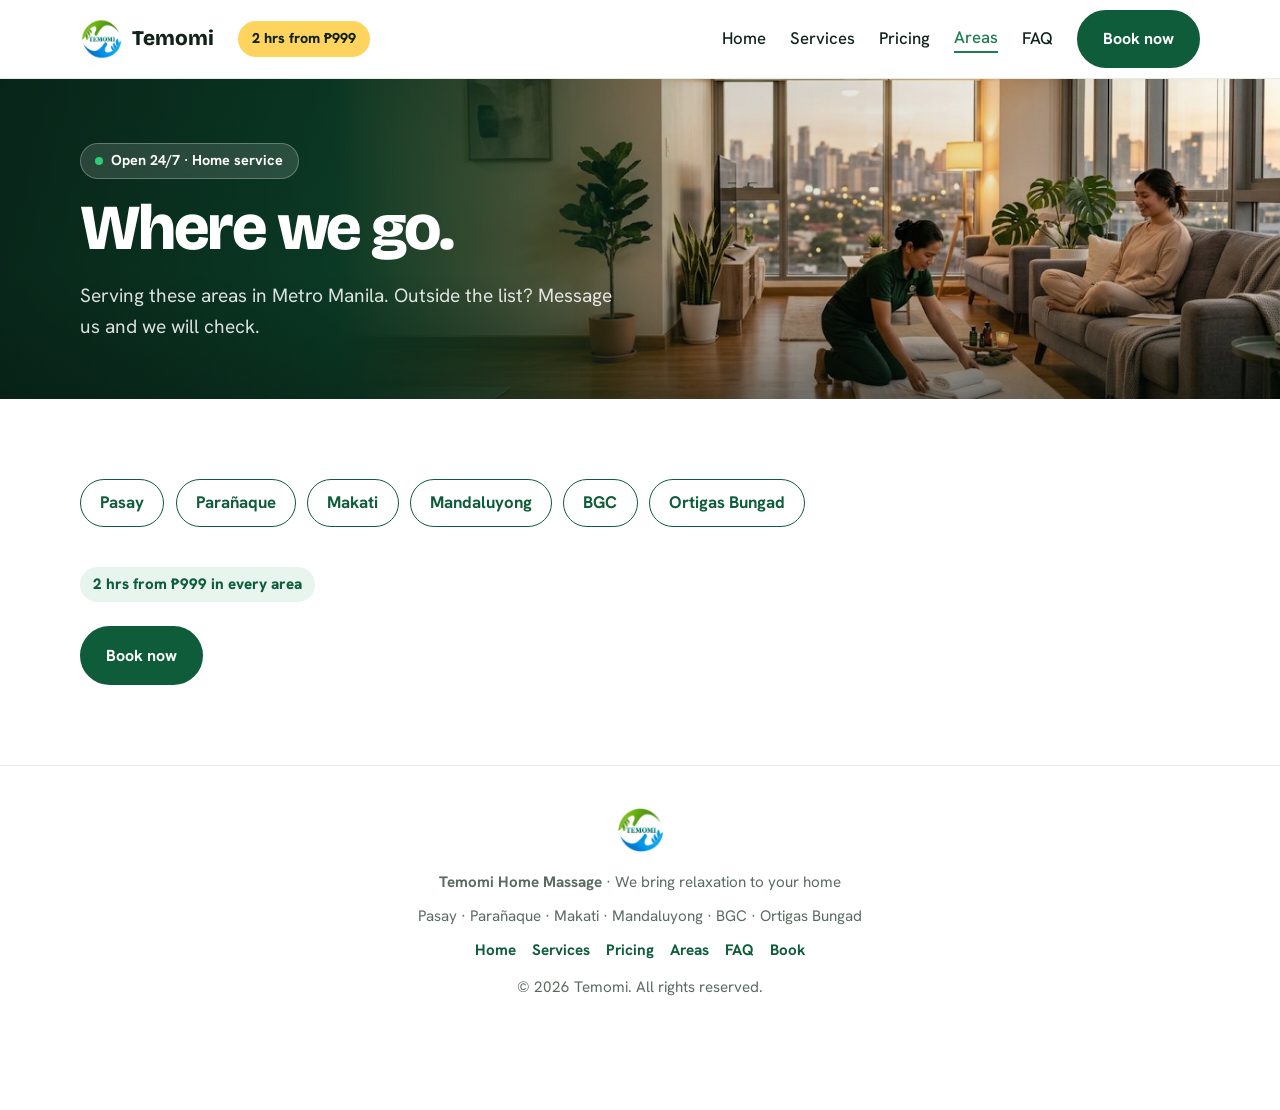
==== commit f2714d24: "Add files via upload" ====
--- a/areas.html
+++ b/areas.html
@@ -1,16 +1,7 @@
 <!DOCTYPE html>
-<html lang="en-PH"><head><meta charset="utf-8"><meta name="viewport" content="width=device-width,initial-scale=1,viewport-fit=cover"><meta name="theme-color" content="#0f5c3a">
-<title>Home Massage in Pasay, Makati, BGC &amp; More | Temomi</title>
-<meta name="description" content="Home massage in Pasay, Parañaque, Makati, Mandaluyong, BGC and Ortigas Bungad. Therapists come to your home, condo or hotel 24/7. 2 hours from ₱999.">
-<meta name="robots" content="index,follow,max-image-preview:large">
-<link rel="canonical" href="https://temomimassage.services/areas.html">
-<meta property="og:type" content="website"><meta property="og:site_name" content="Temomi Home Massage"><meta property="og:locale" content="en_PH"><meta property="og:title" content="Home Massage in Pasay, Makati, BGC &amp; More | Temomi"><meta property="og:description" content="Home massage in Pasay, Parañaque, Makati, Mandaluyong, BGC and Ortigas Bungad. Therapists come to your home, condo or hotel 24/7. 2 hours from ₱999."><meta property="og:url" content="https://temomimassage.services/areas.html"><meta property="og:image" content="https://temomimassage.services/images/og-image.jpg"><meta property="og:image:width" content="1200"><meta property="og:image:height" content="630"><meta property="og:image:alt" content="A Temomi therapist preparing a home massage in a Metro Manila condo">
-<meta name="twitter:card" content="summary_large_image"><meta name="twitter:title" content="Home Massage in Pasay, Makati, BGC &amp; More | Temomi"><meta name="twitter:description" content="Home massage in Pasay, Parañaque, Makati, Mandaluyong, BGC and Ortigas Bungad. Therapists come to your home, condo or hotel 24/7. 2 hours from ₱999."><meta name="twitter:image" content="https://temomimassage.services/images/og-image.jpg">
-<link rel="icon" href="/favicon.ico" sizes="any"><link rel="icon" type="image/png" sizes="32x32" href="/images/icon-32.png"><link rel="icon" type="image/png" sizes="192x192" href="/images/icon-192.png"><link rel="apple-touch-icon" href="/apple-touch-icon.png">
-<link rel="preload" as="image" href="/images/hero.jpg" fetchpriority="high">
-<script type="application/ld+json">{"@context":"https://schema.org","@type":"WebPage","@id":"https://temomimassage.services/areas.html#webpage","url":"https://temomimassage.services/areas.html","name":"Home Massage in Pasay, Makati, BGC & More | Temomi","description":"Home massage in Pasay, Parañaque, Makati, Mandaluyong, BGC and Ortigas Bungad. Therapists come to your home, condo or hotel 24/7. 2 hours from ₱999.","inLanguage":"en-PH","isPartOf":{"@id":"https://temomimassage.services/#website"},"about":{"@id":"https://temomimassage.services/#business"}}</script>
-<script type="application/ld+json">{"@context":"https://schema.org","@type":"BreadcrumbList","itemListElement":[{"@type":"ListItem","position":1,"name":"Home","item":"https://temomimassage.services/"},{"@type":"ListItem","position":2,"name":"Service Areas","item":"https://temomimassage.services/areas.html"}]}</script>
-
+<html lang="en"><head><meta charset="utf-8"><meta name="viewport" content="width=device-width,initial-scale=1,viewport-fit=cover"><meta name="theme-color" content="#0f5c3a">
+<title>Service Areas | Temomi Home Massage</title><meta name="description" content="Temomi serves Pasay, Parañaque, Makati, Mandaluyong, BGC and Ortigas Bungad. Open 24/7.">
+<link rel="icon" href="[data-uri]">
 <link rel="preconnect" href="https://fonts.googleapis.com"><link rel="preconnect" href="https://fonts.gstatic.com" crossorigin>
 <link href="https://fonts.googleapis.com/css2?family=Bricolage+Grotesque:opsz,wght@12..96,500;12..96,700;12..96,800&family=Hanken+Grotesk:wght@400;500;700&display=swap" rel="stylesheet">
 <style>
@@ -140,21 +131,20 @@
 @media(max-width:900px){.brand{min-height:44px}}
 @media(max-width:480px){.pbadge{display:none}.brand span{display:inline;font-size:1.2rem}}
 @media(max-height:500px) and (orientation:landscape){.hero:not(.sm){min-height:0}}
-.cimg{max-width:none}</style></head><body>
-<header><div class="in"><a class="brand" href="/"><img src="/images/logo.jpg" alt="Temomi Home Massage logo" width="42" height="42"><span>Temomi</span></a>
+</style></head><body>
+<header><div class="in"><a class="brand" href="index.html"><img src="[data-uri]" alt="Temomi logo"><span>Temomi</span></a>
 <span class="pbadge">2 hrs from ₱999</span>
-<nav id="nav"><a href="/">Home</a><a href="services.html">Services</a><a href="pricing.html">Pricing</a><a href="areas.html" class=on>Areas</a><a href="faq.html">FAQ</a></nav><a class="btn hb" href="book.html">Book now</a><button class="mb" type="button" aria-label="Open menu" aria-expanded="false" aria-controls="nav"><span></span></button></div></header>
-<section class="hero sm"><img class="bg" src="/images/hero.jpg" alt="" width="1024" height="572" fetchpriority="high" decoding="async"><div class="shade"></div><div class="wrap hc"><span class="pill"><i></i>Open 24/7 · Home service</span><h1>Home massage areas.</h1><p class="lead">Our therapists travel to these areas in Metro Manila. Outside the list? Message us and we will check.</p></div></section>
+<nav id="nav"><a href="index.html">Home</a><a href="services.html">Services</a><a href="pricing.html">Pricing</a><a href="areas.html" class=on>Areas</a><a href="faq.html">FAQ</a></nav><a class="btn hb" href="book.html">Book now</a><button class="mb" type="button" aria-label="Open menu" aria-expanded="false" aria-controls="nav"><span></span></button></div></header>
+<section class="hero sm"><img class="bg" src="[data-uri]" alt=""><div class="shade"></div><div class="wrap hc"><span class="pill"><i></i>Open 24/7 · Home service</span><h1>Where we go.</h1><p class="lead">Serving these areas in Metro Manila. Outside the list? Message us and we will check.</p></div></section>
 
 <section class="sec"><div class="wrap"><div class="chips"><span>Pasay</span><span>Parañaque</span><span>Makati</span><span>Mandaluyong</span><span>BGC</span><span>Ortigas Bungad</span></div>
 <p style="margin-top:2.5rem"><span class="tag" style="margin:0">2 hrs from ₱999 in every area</span></p>
 <p style="margin-top:1.5rem"><a class="btn" href="book.html">Book now</a></p></div></section>
-<footer><img src="/images/logo.jpg" alt="" width="48" height="48" loading="lazy" style="border-radius:50%"><p style="margin:.6rem 0"><b>Temomi Home Massage</b> · We bring relaxation to your home</p>
-<p>Home massage in Pasay · Parañaque · Makati · Mandaluyong · BGC · Ortigas Bungad</p>
-<p>Open 24/7 · Call, WhatsApp or Viber: <a href="tel:+639561256880">0956 125 6880</a></p>
-<p style="margin-top:.6rem"><a href="/">Home</a><a href="services.html">Services</a><a href="pricing.html">Pricing</a><a href="areas.html">Areas</a><a href="faq.html">FAQ</a><a href="book.html">Book</a></p>
+<footer><img src="[data-uri]" alt="" width="48" height="48" style="border-radius:50%"><p style="margin:.6rem 0"><b>Temomi Home Massage</b> · We bring relaxation to your home</p>
+<p>Pasay · Parañaque · Makati · Mandaluyong · BGC · Ortigas Bungad</p>
+<p style="margin-top:.6rem"><a href="index.html">Home</a><a href="services.html">Services</a><a href="pricing.html">Pricing</a><a href="areas.html">Areas</a><a href="faq.html">FAQ</a><a href="book.html">Book</a></p>
 <p style="margin-top:.8rem">© <span id="y"></span> Temomi. All rights reserved.</p></footer>
-<div class="bar"><a href="tel:+639561256880">Call</a><a href="https://wa.me/639561256880">WhatsApp</a><a href="viber://chat?number=%2B639561256880">Viber</a></div>
+<div class="bar"><a href="tel:09561256880">Call</a><a href="https://wa.me/639561256880">WhatsApp</a><a href="viber://chat?number=%2B639561256880">Viber</a></div>
 <script>document.getElementById('y').textContent=new Date().getFullYear();
 const f=document.getElementById('f');
 if(f){const q=new URLSearchParams(location.search);['a','m'].forEach(k=>{const v=q.get(k);if(v&&f[k])for(const o of f[k].options)if(o.text===v)f[k].value=v});
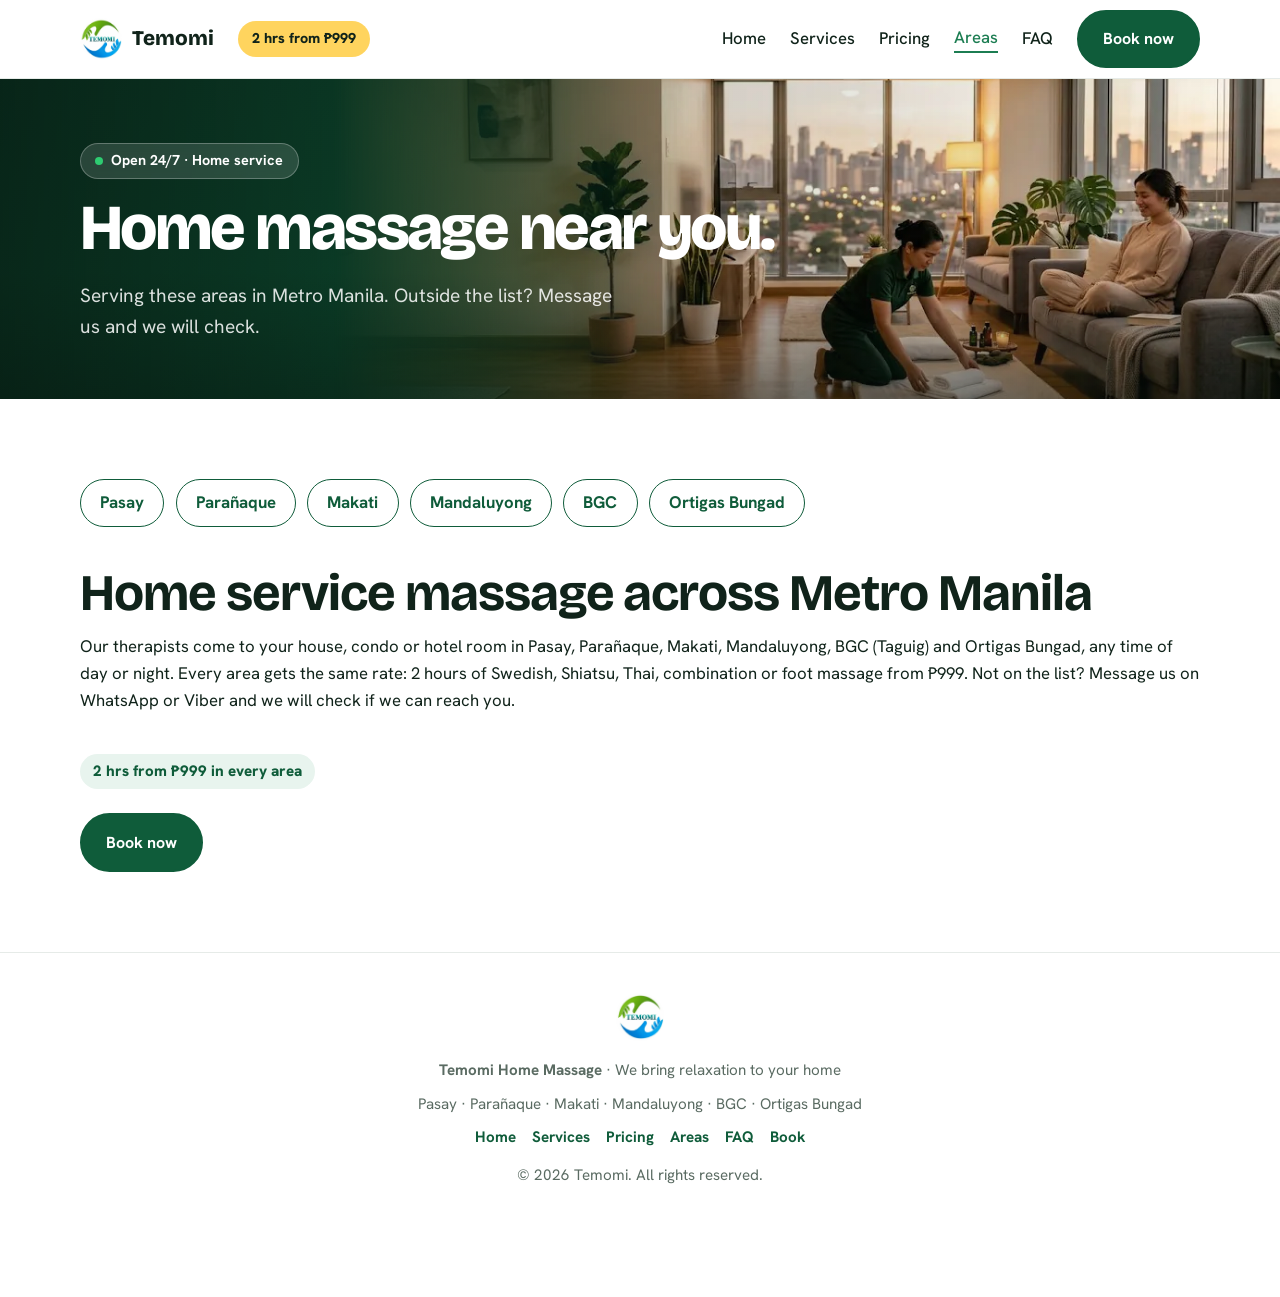
==== commit f3a49e94: "SEO/GEO: faster pages, local keywords, schema, social tags, llms.txt - Move ~250-575KB of inline bas" ====
--- a/areas.html
+++ b/areas.html
@@ -1,7 +1,7 @@
 <!DOCTYPE html>
-<html lang="en"><head><meta charset="utf-8"><meta name="viewport" content="width=device-width,initial-scale=1,viewport-fit=cover"><meta name="theme-color" content="#0f5c3a">
-<title>Service Areas | Temomi Home Massage</title><meta name="description" content="Temomi serves Pasay, Parañaque, Makati, Mandaluyong, BGC and Ortigas Bungad. Open 24/7.">
-<link rel="icon" href="[data-uri]">
+<html lang="en-PH"><head><meta charset="utf-8"><meta name="viewport" content="width=device-width,initial-scale=1,viewport-fit=cover"><meta name="theme-color" content="#0f5c3a">
+<title>Home Massage in Makati, BGC, Pasay, Parañaque & Mandaluyong | Temomi</title><link rel="canonical" href="https://temomimassage.services/areas.html"><meta name="robots" content="index,follow,max-image-preview:large"><meta property="og:type" content="website"><meta property="og:site_name" content="Temomi Home Massage"><meta property="og:locale" content="en_PH"><meta property="og:title" content="Home Massage in Makati, BGC, Pasay, Parañaque & Mandaluyong | Temomi"><meta property="og:description" content="Temomi brings home service massage to Pasay, Parañaque, Makati, Mandaluyong, BGC and Ortigas Bungad, 24/7. Homes, condos and hotels. 2 hrs from ₱999 in every area."><meta property="og:url" content="https://temomimassage.services/areas.html"><meta property="og:image" content="https://temomimassage.services/images/og-image.jpg"><meta property="og:image:width" content="1200"><meta property="og:image:height" content="630"><meta name="twitter:card" content="summary_large_image"><meta name="twitter:title" content="Home Massage in Makati, BGC, Pasay, Parañaque & Mandaluyong | Temomi"><meta name="twitter:description" content="Temomi brings home service massage to Pasay, Parañaque, Makati, Mandaluyong, BGC and Ortigas Bungad, 24/7. Homes, condos and hotels. 2 hrs from ₱999 in every area."><meta name="twitter:image" content="https://temomimassage.services/images/og-image.jpg"><meta name="description" content="Temomi brings home service massage to Pasay, Parañaque, Makati, Mandaluyong, BGC and Ortigas Bungad, 24/7. Homes, condos and hotels. 2 hrs from ₱999 in every area.">
+<link rel="icon" href="/favicon.ico" sizes="any"><link rel="apple-touch-icon" href="/apple-touch-icon.png">
 <link rel="preconnect" href="https://fonts.googleapis.com"><link rel="preconnect" href="https://fonts.gstatic.com" crossorigin>
 <link href="https://fonts.googleapis.com/css2?family=Bricolage+Grotesque:opsz,wght@12..96,500;12..96,700;12..96,800&family=Hanken+Grotesk:wght@400;500;700&display=swap" rel="stylesheet">
 <style>
@@ -131,20 +131,20 @@
 @media(max-width:900px){.brand{min-height:44px}}
 @media(max-width:480px){.pbadge{display:none}.brand span{display:inline;font-size:1.2rem}}
 @media(max-height:500px) and (orientation:landscape){.hero:not(.sm){min-height:0}}
-</style></head><body>
-<header><div class="in"><a class="brand" href="index.html"><img src="[data-uri]" alt="Temomi logo"><span>Temomi</span></a>
+</style><script type="application/ld+json">{"@context":"https://schema.org","@graph":[{"@type":"HealthAndBeautyBusiness","@id":"https://temomimassage.services/#business","name":"Temomi Home Massage","alternateName":"Temomi","description":"24/7 home service massage in Metro Manila. Swedish, Shiatsu, Thai, combination and foot massage at your home, condo or hotel. 2 hours from ₱999.","url":"https://temomimassage.services/","telephone":"+639561256880","priceRange":"From ₱999","image":"https://temomimassage.services/images/og-image.jpg","logo":"https://temomimassage.services/images/logo.png","address":{"@type":"PostalAddress","addressLocality":"Metro Manila","addressCountry":"PH"},"areaServed":[{"@type":"Place","name":"Pasay, Metro Manila"},{"@type":"Place","name":"Parañaque, Metro Manila"},{"@type":"Place","name":"Makati, Metro Manila"},{"@type":"Place","name":"Mandaluyong, Metro Manila"},{"@type":"Place","name":"BGC, Metro Manila"},{"@type":"Place","name":"Ortigas Bungad, Metro Manila"}],"openingHoursSpecification":{"@type":"OpeningHoursSpecification","dayOfWeek":["Monday","Tuesday","Wednesday","Thursday","Friday","Saturday","Sunday"],"opens":"00:00","closes":"23:59"},"contactPoint":{"@type":"ContactPoint","telephone":"+639561256880","contactType":"reservations","availableLanguage":["English","Filipino"]},"hasOfferCatalog":{"@type":"OfferCatalog","name":"Home massage services","itemListElement":[{"@type":"Offer","price":"999","priceCurrency":"PHP","itemOffered":{"@type":"Service","name":"Swedish home massage (2 hours)"}},{"@type":"Offer","price":"999","priceCurrency":"PHP","itemOffered":{"@type":"Service","name":"Shiatsu home massage (2 hours)"}},{"@type":"Offer","price":"999","priceCurrency":"PHP","itemOffered":{"@type":"Service","name":"Thai home massage (2 hours)"}},{"@type":"Offer","price":"999","priceCurrency":"PHP","itemOffered":{"@type":"Service","name":"Combination home massage (2 hours)"}},{"@type":"Offer","price":"999","priceCurrency":"PHP","itemOffered":{"@type":"Service","name":"Foot Massage home massage (2 hours)"}}]}},{"@type":"WebSite","@id":"https://temomimassage.services/#website","url":"https://temomimassage.services/","name":"Temomi Home Massage","inLanguage":"en-PH","publisher":{"@id":"https://temomimassage.services/#business"}},{"@type":"BreadcrumbList","itemListElement":[{"@type":"ListItem","position":1,"name":"Home","item":"https://temomimassage.services/"},{"@type":"ListItem","position":2,"name":"Service Areas","item":"https://temomimassage.services/areas.html"}]}]}</script></head><body>
+<header><div class="in"><a class="brand" href="/"><img src="images/logo.webp" alt="Temomi logo" width="40" height="40"><span>Temomi</span></a>
 <span class="pbadge">2 hrs from ₱999</span>
-<nav id="nav"><a href="index.html">Home</a><a href="services.html">Services</a><a href="pricing.html">Pricing</a><a href="areas.html" class=on>Areas</a><a href="faq.html">FAQ</a></nav><a class="btn hb" href="book.html">Book now</a><button class="mb" type="button" aria-label="Open menu" aria-expanded="false" aria-controls="nav"><span></span></button></div></header>
-<section class="hero sm"><img class="bg" src="[data-uri]" alt=""><div class="shade"></div><div class="wrap hc"><span class="pill"><i></i>Open 24/7 · Home service</span><h1>Where we go.</h1><p class="lead">Serving these areas in Metro Manila. Outside the list? Message us and we will check.</p></div></section>
+<nav id="nav"><a href="/">Home</a><a href="services.html">Services</a><a href="pricing.html">Pricing</a><a href="areas.html" class=on>Areas</a><a href="faq.html">FAQ</a></nav><a class="btn hb" href="book.html">Book now</a><button class="mb" type="button" aria-label="Open menu" aria-expanded="false" aria-controls="nav"><span></span></button></div></header>
+<section class="hero sm"><img class="bg" src="images/hero.webp" alt="" fetchpriority="high" decoding="async"><div class="shade"></div><div class="wrap hc"><span class="pill"><i></i>Open 24/7 · Home service</span><h1>Home massage near you.</h1><p class="lead">Serving these areas in Metro Manila. Outside the list? Message us and we will check.</p></div></section>
 
 <section class="sec"><div class="wrap"><div class="chips"><span>Pasay</span><span>Parañaque</span><span>Makati</span><span>Mandaluyong</span><span>BGC</span><span>Ortigas Bungad</span></div>
-<p style="margin-top:2.5rem"><span class="tag" style="margin:0">2 hrs from ₱999 in every area</span></p>
+<h2 style="margin-top:2.5rem">Home service massage across Metro Manila</h2><p>Our therapists come to your house, condo or hotel room in Pasay, Parañaque, Makati, Mandaluyong, BGC (Taguig) and Ortigas Bungad, any time of day or night. Every area gets the same rate: 2 hours of Swedish, Shiatsu, Thai, combination or foot massage from ₱999. Not on the list? Message us on WhatsApp or Viber and we will check if we can reach you.</p><p style="margin-top:2.5rem"><span class="tag" style="margin:0">2 hrs from ₱999 in every area</span></p>
 <p style="margin-top:1.5rem"><a class="btn" href="book.html">Book now</a></p></div></section>
-<footer><img src="[data-uri]" alt="" width="48" height="48" style="border-radius:50%"><p style="margin:.6rem 0"><b>Temomi Home Massage</b> · We bring relaxation to your home</p>
+<footer><img src="images/logo.webp" alt="" width="48" height="48" style="border-radius:50%"><p style="margin:.6rem 0"><b>Temomi Home Massage</b> · We bring relaxation to your home</p>
 <p>Pasay · Parañaque · Makati · Mandaluyong · BGC · Ortigas Bungad</p>
-<p style="margin-top:.6rem"><a href="index.html">Home</a><a href="services.html">Services</a><a href="pricing.html">Pricing</a><a href="areas.html">Areas</a><a href="faq.html">FAQ</a><a href="book.html">Book</a></p>
+<p style="margin-top:.6rem"><a href="/">Home</a><a href="services.html">Services</a><a href="pricing.html">Pricing</a><a href="areas.html">Areas</a><a href="faq.html">FAQ</a><a href="book.html">Book</a></p>
 <p style="margin-top:.8rem">© <span id="y"></span> Temomi. All rights reserved.</p></footer>
-<div class="bar"><a href="tel:09561256880">Call</a><a href="https://wa.me/639561256880">WhatsApp</a><a href="viber://chat?number=%2B639561256880">Viber</a></div>
+<div class="bar"><a href="tel:+639561256880">Call</a><a href="https://wa.me/639561256880">WhatsApp</a><a href="viber://chat?number=%2B639561256880">Viber</a></div>
 <script>document.getElementById('y').textContent=new Date().getFullYear();
 const f=document.getElementById('f');
 if(f){const q=new URLSearchParams(location.search);['a','m'].forEach(k=>{const v=q.get(k);if(v&&f[k])for(const o of f[k].options)if(o.text===v)f[k].value=v});
